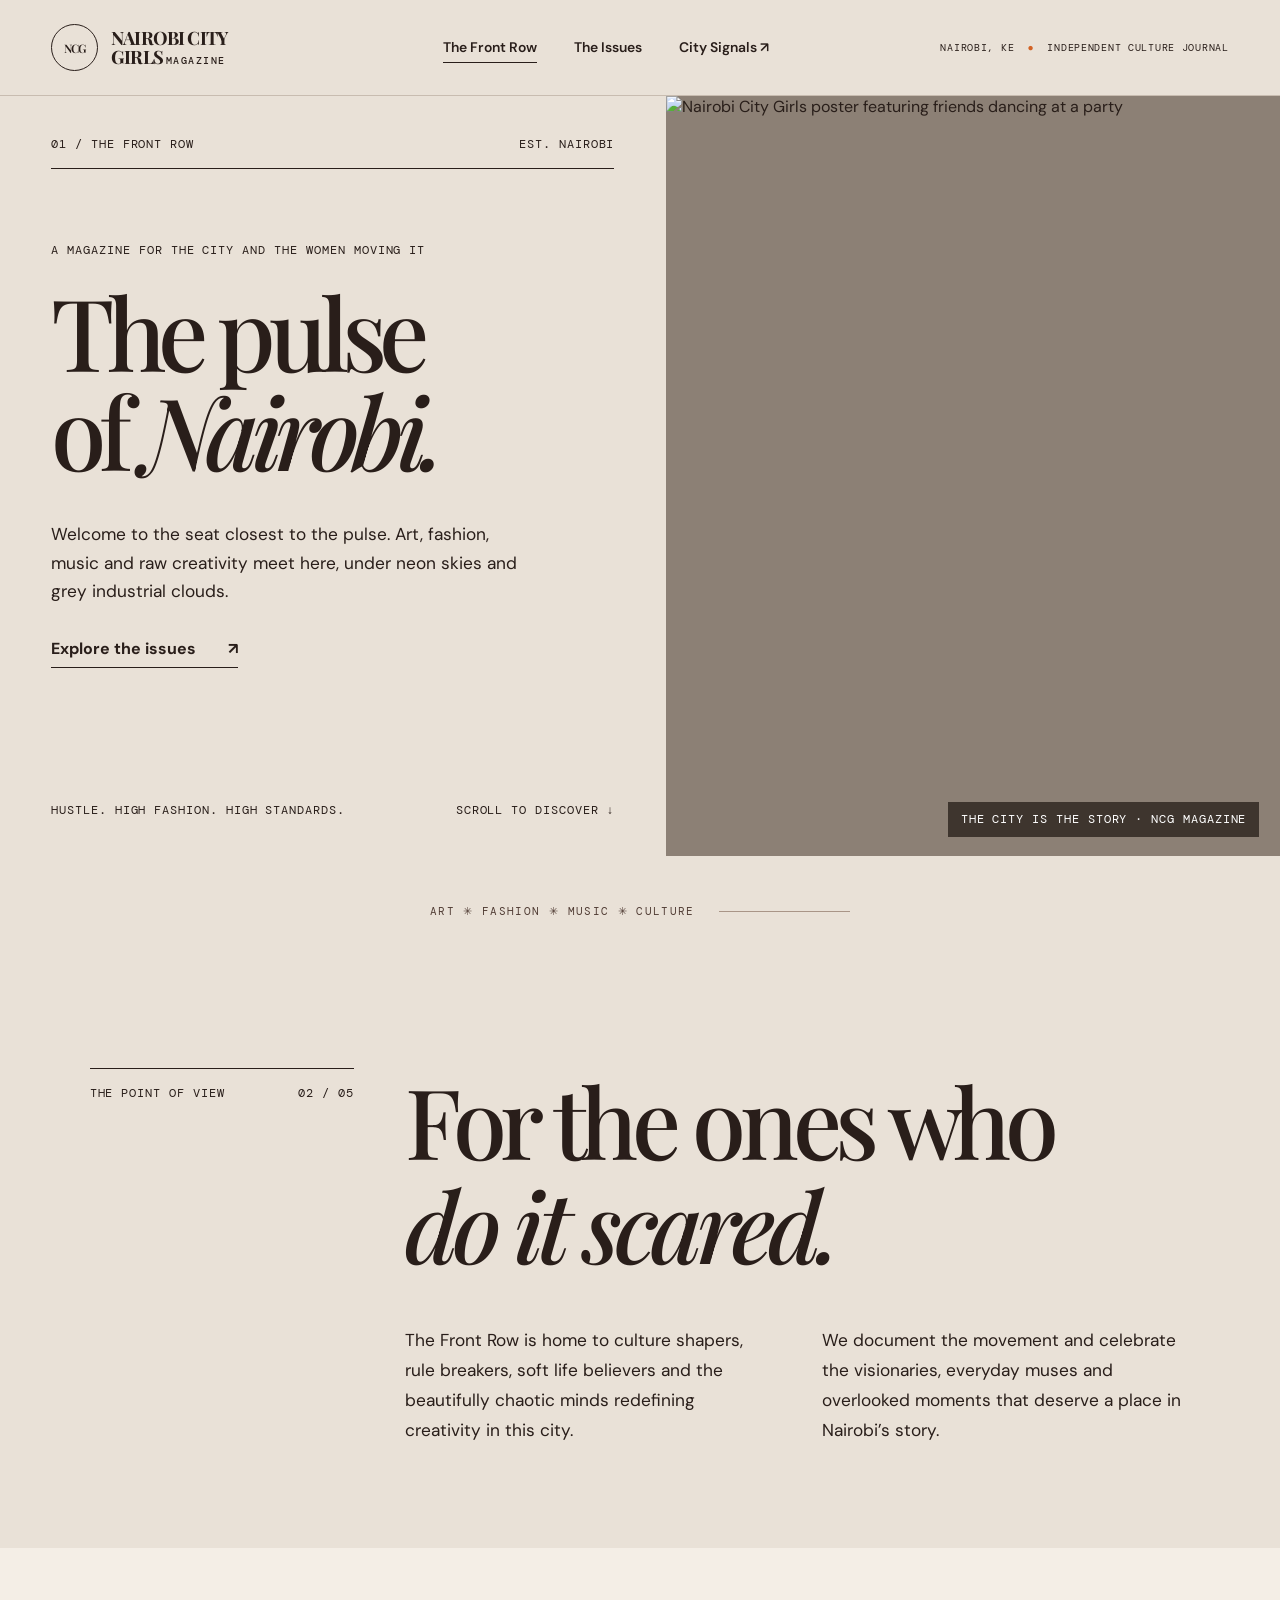
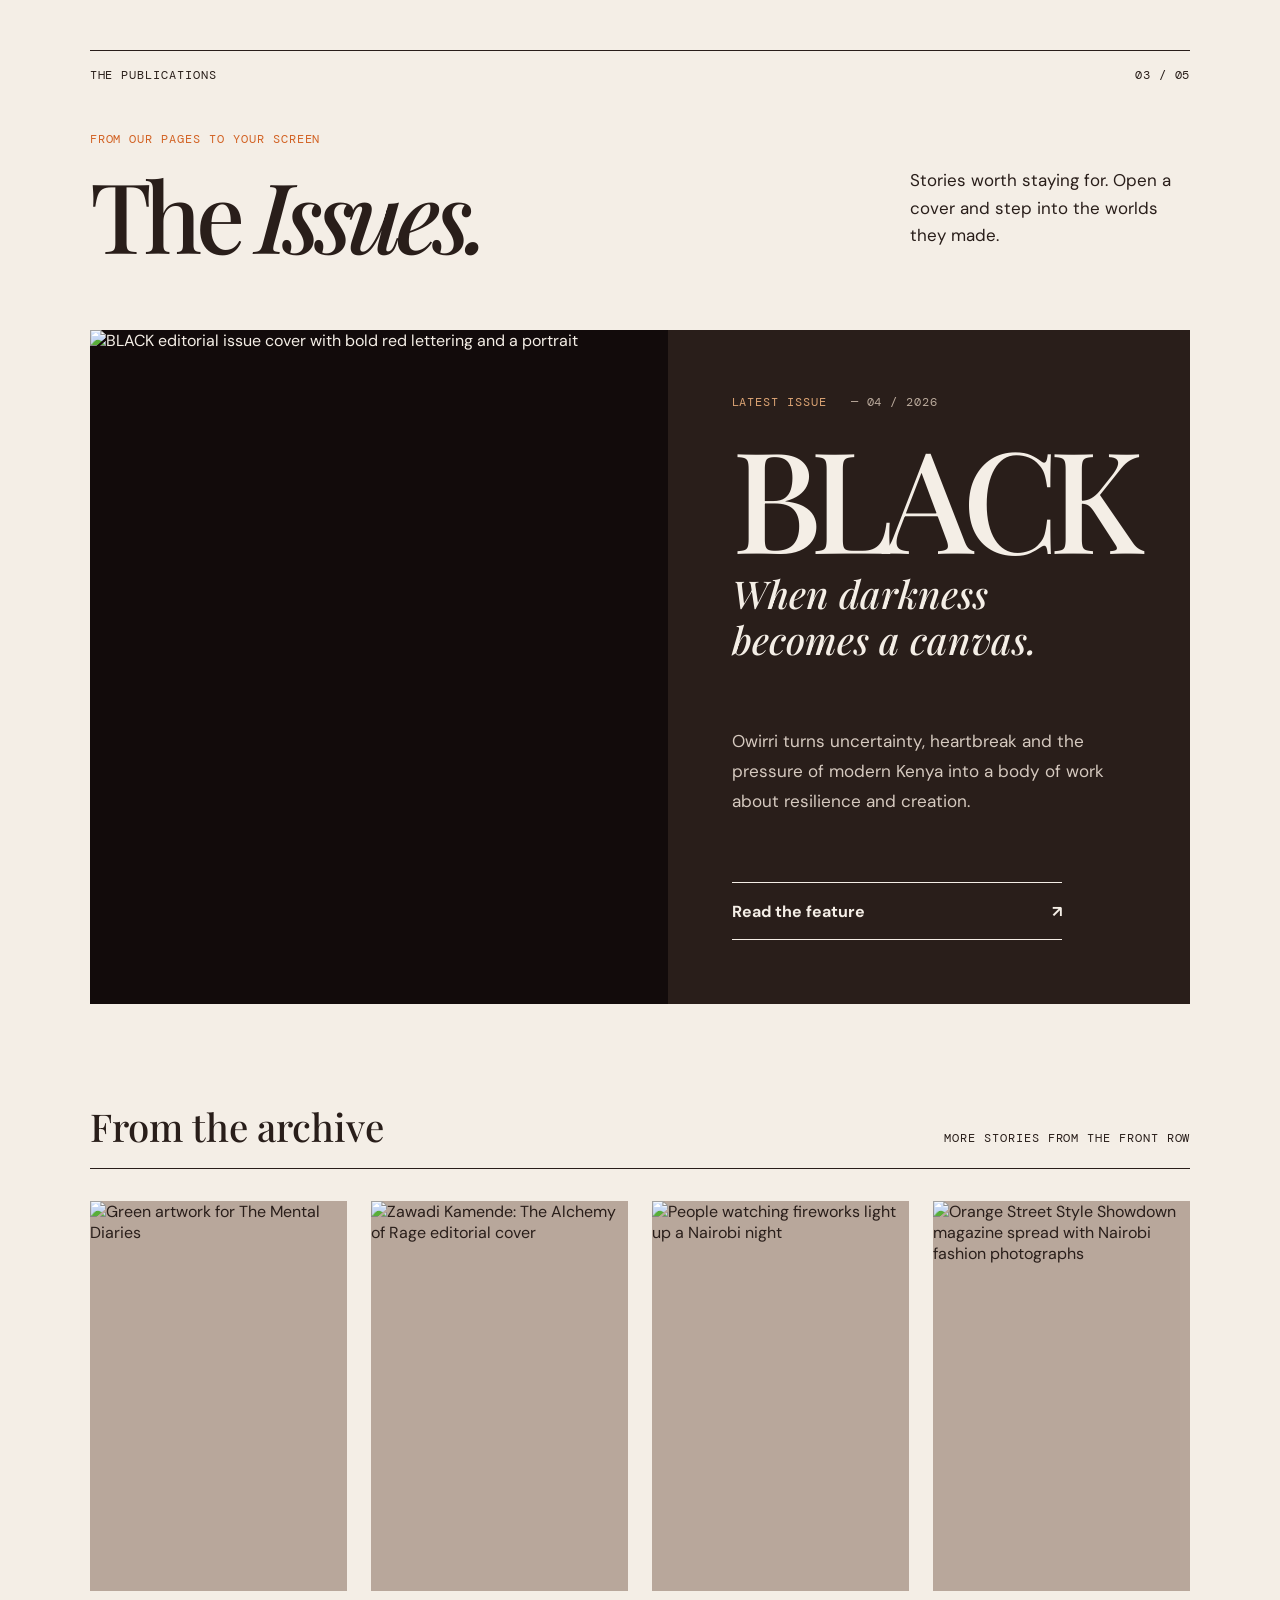
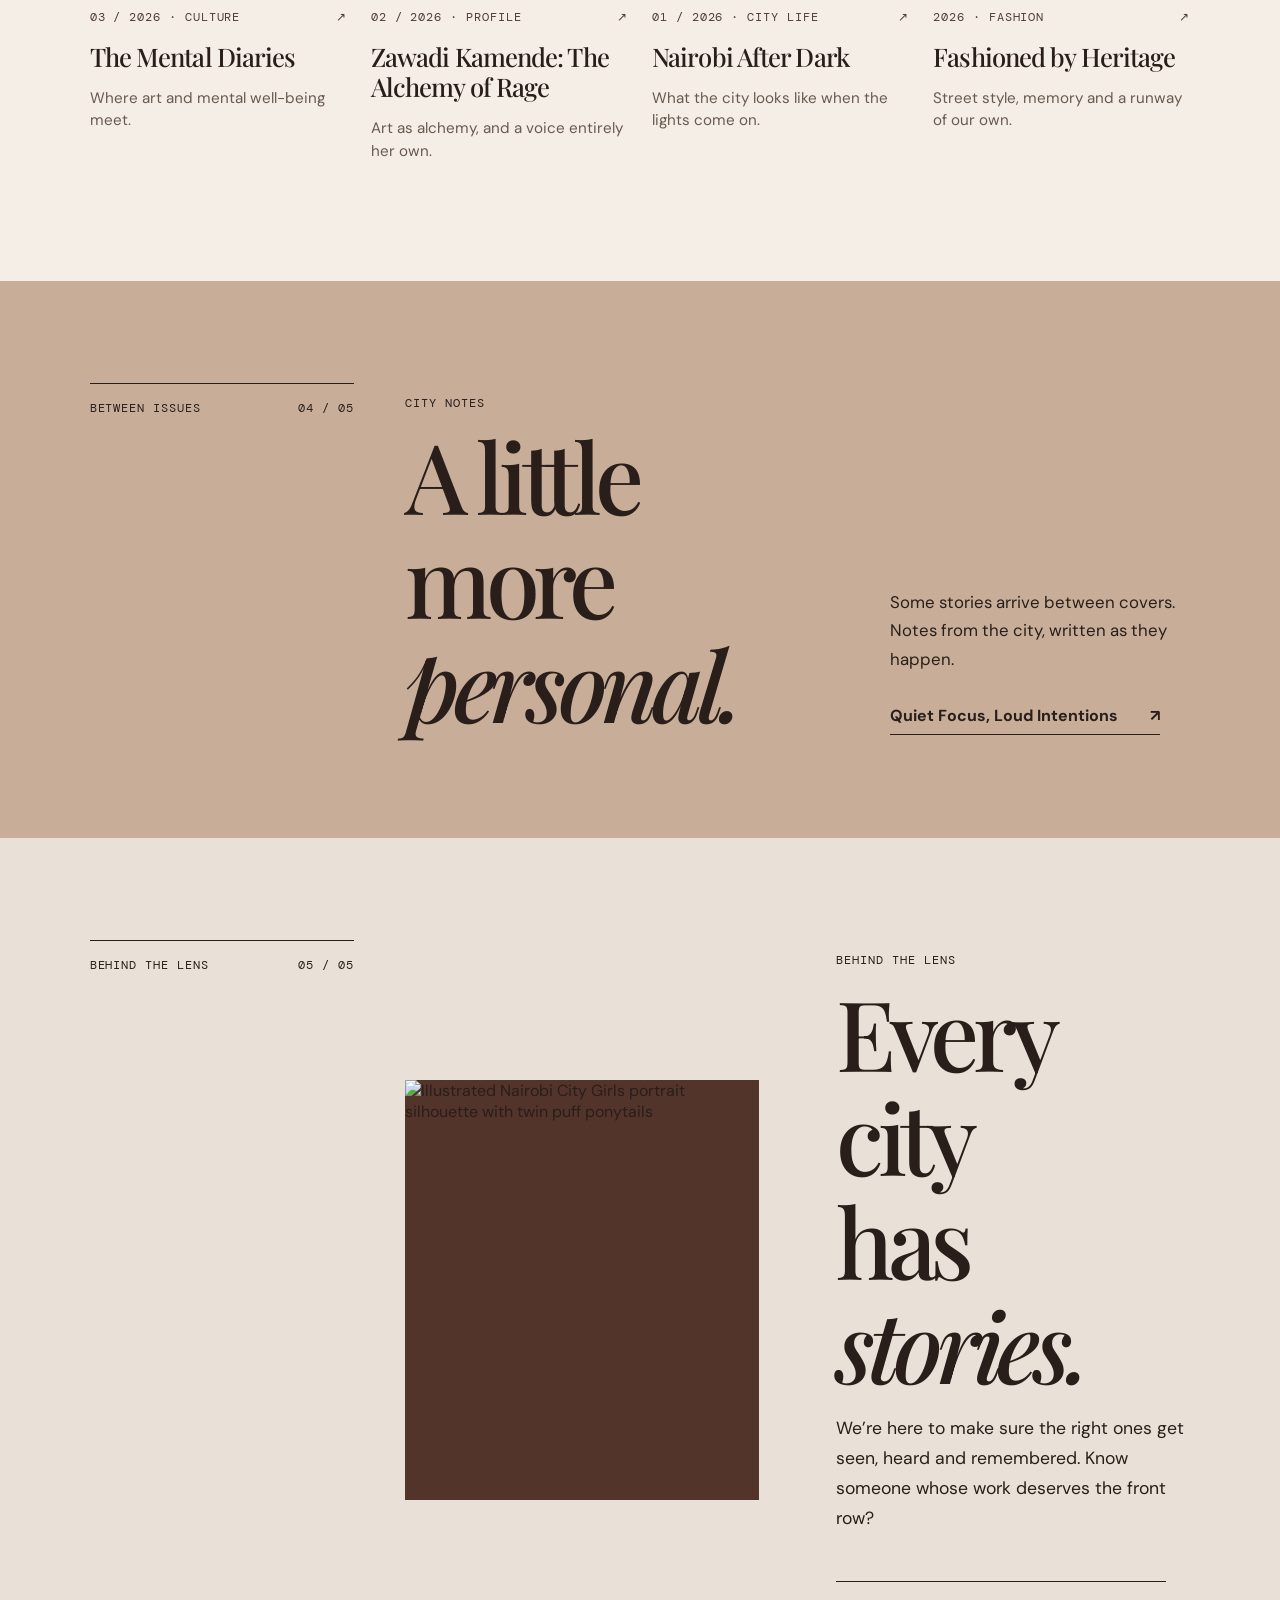
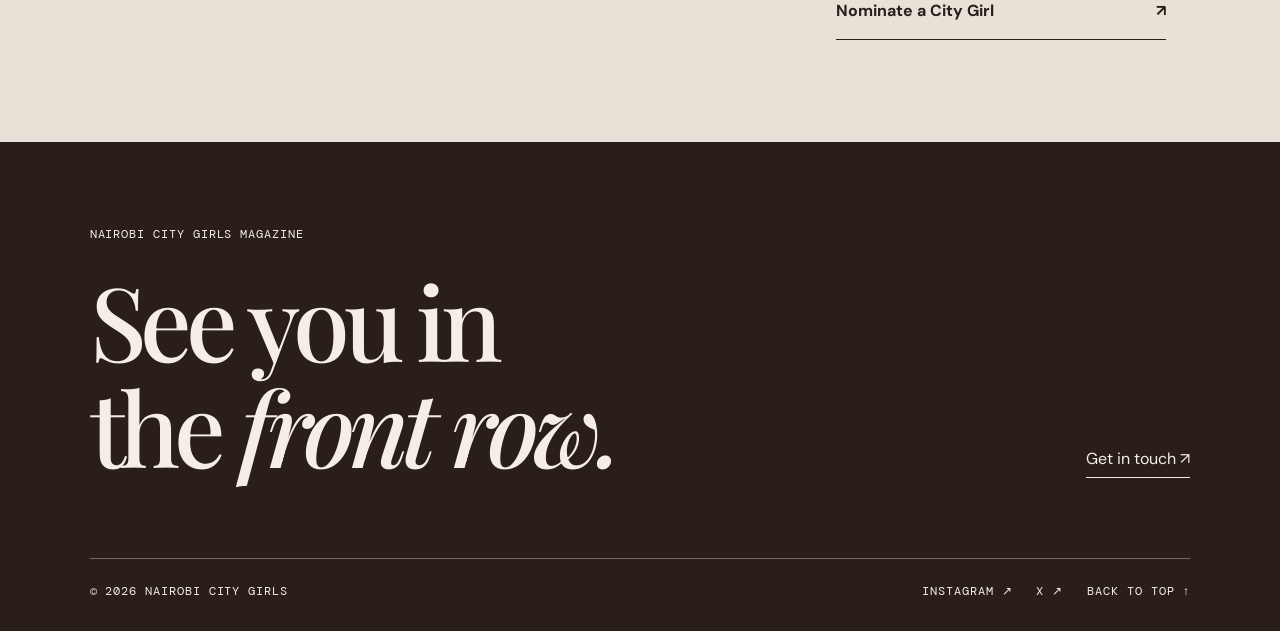
==== index.html @ f093213f "code files" ====
<!doctype html>
<html lang="en">
  <head>
    <meta charset="utf-8" />
    <meta name="viewport" content="width=device-width, initial-scale=1" />
    <meta name="theme-color" content="#e9e1d7" />
    <meta
      name="description"
      content="Nairobi City Girls Magazine documents the art, fashion, music and people shaping the city."
    />
    <title>The Front Row | Nairobi City Girls Magazine</title>
    <link
      rel="icon"
      href="data:image/svg+xml,%3Csvg xmlns='http://www.w3.org/2000/svg' viewBox='0 0 64 64'%3E%3Crect width='64' height='64' fill='%23513d35'/%3E%3Ctext x='32' y='43' text-anchor='middle' font-family='Georgia' font-size='34' fill='%23f4ede4'%3EN%3C/text%3E%3C/svg%3E"
    />
    <link rel="stylesheet" href="styles.css" />
    <script defer src="script.js"></script>
  </head>
  <body>
    <a class="skip-link" href="#main">Skip to content</a>
    <header class="site-header">
      <a
        class="brand"
        href="index.html"
        aria-label="Nairobi City Girls Magazine home"
        ><span class="brand-emblem">NCG</span
        ><span>NAIROBI CITY<br />GIRLS <small>MAGAZINE</small></span></a
      >
      <button
        class="menu-toggle"
        type="button"
        aria-controls="primary-nav"
        aria-expanded="false"
      >
        Menu <span aria-hidden="true">☰</span>
      </button>
      <nav id="primary-nav" aria-label="Main navigation">
        <a class="active" href="#top">The Front Row</a
        ><a href="#issues">The Issues</a
        ><a href="https://nairobicitygirls.wordpress.com/be-in-the-know/"
          >City Signals <span aria-hidden="true">↗</span></a
        >
      </nav>
      <span class="header-index"
        >Nairobi, KE <span class="dot">●</span> Independent culture
        journal</span
      >
    </header>

    <main id="main">
      <section id="top" class="hero" aria-labelledby="hero-title">
        <div class="hero-copy">
          <div class="eyebrow">
            <span>01 / THE FRONT ROW</span><span>EST. NAIROBI</span>
          </div>
          <p class="overline">
            A magazine for the city and the women moving it
          </p>
          <h1 id="hero-title">The pulse<br />of <em>Nairobi.</em></h1>
          <p class="hero-intro">
            Welcome to the seat closest to the pulse. Art, fashion, music and
            raw creativity meet here, under neon skies and grey industrial
            clouds.
          </p>
          <a class="text-link" href="#issues"
            >Explore the issues <span aria-hidden="true">↗</span></a
          >
          <div class="hero-bottom">
            <span>HUSTLE. HIGH FASHION. HIGH STANDARDS.</span
            ><span>SCROLL TO DISCOVER ↓</span>
          </div>
        </div>
        <div class="hero-art">
          <img
            src="assets/party-poster.png"
            alt="Nairobi City Girls poster featuring friends dancing at a party"
            fetchpriority="high"
          /><span class="image-caption"
            >THE CITY IS THE STORY · NCG MAGAZINE</span
          >
        </div>
      </section>

      <div class="editorial-break" aria-hidden="true">
        <span>ART ✳ FASHION ✳ MUSIC ✳ CULTURE</span>
        <span class="editorial-break-line"></span>
      </div>

      <section class="manifesto section-wrap" aria-labelledby="manifesto-title">
        <div class="section-marker">THE POINT OF VIEW <span>02 / 05</span></div>
        <div>
          <h2 id="manifesto-title">
            For the ones who<br /><em>do it scared.</em>
          </h2>
          <div class="manifesto-columns">
            <p>
              The Front Row is home to culture shapers, rule breakers, soft life
              believers and the beautifully chaotic minds redefining creativity
              in this city.
            </p>
            <p>
              We document the movement and celebrate the visionaries, everyday
              muses and overlooked moments that deserve a place in Nairobi’s
              story.
            </p>
          </div>
        </div>
      </section>

      <section
        id="issues"
        class="issues section-wrap"
        aria-labelledby="issues-title"
      >
        <div class="section-marker">THE PUBLICATIONS <span>03 / 05</span></div>
        <div class="issues-heading">
          <div>
            <p class="overline">From our pages to your screen</p>
            <h2 id="issues-title">The <em>Issues.</em></h2>
          </div>
          <p>
            Stories worth staying for. Open a cover and step into the worlds
            they made.
          </p>
        </div>
        <article class="feature-issue">
          <a
            class="feature-cover"
            href="https://nairobicitygirls.wordpress.com/2026/08/07/black-when-darkness-becomes-a-canvas/"
            aria-label="Read BLACK: When Darkness Becomes a Canvas"
            ><img
              src="assets/black.png"
              alt="BLACK editorial issue cover with bold red lettering and a portrait"
              loading="lazy"
          /></a>
          <div class="feature-copy">
            <span class="issue-no">LATEST ISSUE <span>— 04 / 2026</span></span>
            <h3>BLACK</h3>
            <p class="feature-deck">When darkness becomes a canvas.</p>
            <p>
              Owirri turns uncertainty, heartbreak and the pressure of modern
              Kenya into a body of work about resilience and creation.
            </p>
            <a
              class="round-link"
              href="https://nairobicitygirls.wordpress.com/2026/08/07/black-when-darkness-becomes-a-canvas/"
              >Read the feature <span aria-hidden="true">↗</span></a
            >
          </div>
        </article>
        <div class="issue-list-heading">
          <h3>From the archive</h3>
          <span>MORE STORIES FROM THE FRONT ROW</span>
        </div>
        <div class="issue-grid">
          <article class="issue-card">
            <a
              href="https://nairobicitygirls.wordpress.com/2026/06/17/the-mental-diaries-%f0%9f%8d%83/"
              ><div class="card-image">
                <img
                  src="assets/mental-diaries.png"
                  alt="Green artwork for The Mental Diaries"
                  loading="lazy"
                />
              </div>
              <div class="card-meta">
                <span>03 / 2026 · CULTURE</span
                ><span aria-hidden="true">↗</span>
              </div>
              <h4>The Mental Diaries</h4></a
            >
            <p>Where art and mental well-being meet.</p>
          </article>
          <article class="issue-card">
            <a
              href="https://nairobicitygirls.wordpress.com/2026/04/22/zawadi-kamende-the-alchemy-of-rage-%f0%9f%91%bd/"
              ><div class="card-image">
                <img
                  src="assets/zawadi.png"
                  alt="Zawadi Kamende: The Alchemy of Rage editorial cover"
                  loading="lazy"
                />
              </div>
              <div class="card-meta">
                <span>02 / 2026 · PROFILE</span
                ><span aria-hidden="true">↗</span>
              </div>
              <h4>Zawadi Kamende: The Alchemy of Rage</h4></a
            >
            <p>Art as alchemy, and a voice entirely her own.</p>
          </article>
          <article class="issue-card">
            <a
              href="https://nairobicitygirls.wordpress.com/2026/04/14/nairobi-after-dark-%f0%9f%8c%99/"
              ><div class="card-image wide">
                <img
                  src="assets/after-dark.jpeg"
                  alt="People watching fireworks light up a Nairobi night"
                  loading="lazy"
                />
              </div>
              <div class="card-meta">
                <span>01 / 2026 · CITY LIFE</span
                ><span aria-hidden="true">↗</span>
              </div>
              <h4>Nairobi After Dark</h4></a
            >
            <p>What the city looks like when the lights come on.</p>
          </article>
          <article class="issue-card">
            <a
              href="https://nairobicitygirls.wordpress.com/2026/02/24/fashioned-by-heritage/"
              ><div class="card-image">
                <img
                  src="assets/street-style.png"
                  alt="Orange Street Style Showdown magazine spread with Nairobi fashion photographs"
                  loading="lazy"
                />
              </div>
              <div class="card-meta">
                <span>2026 · FASHION</span><span aria-hidden="true">↗</span>
              </div>
              <h4>Fashioned by Heritage</h4></a
            >
            <p>Street style, memory and a runway of our own.</p>
          </article>
        </div>
      </section>

      <section class="notes section-wrap" aria-labelledby="notes-title">
        <div class="section-marker">BETWEEN ISSUES <span>04 / 05</span></div>
        <div class="notes-inner">
          <div>
            <p class="overline">CITY NOTES</p>
            <h2 id="notes-title">A little more<br /><em>personal.</em></h2>
          </div>
          <div>
            <p>
              Some stories arrive between covers. Notes from the city, written
              as they happen.
            </p>
            <a
              class="text-link"
              href="https://nairobicitygirls.wordpress.com/2026/01/15/quiet-focus-loud-intentions/"
              >Quiet Focus, Loud Intentions <span aria-hidden="true">↗</span></a
            >
          </div>
        </div>
      </section>

      <section class="behind section-wrap" aria-labelledby="behind-title">
        <div class="section-marker">BEHIND THE LENS <span>05 / 05</span></div>
        <div class="behind-layout">
          <div class="behind-photo">
            <img
              src="assets/behind-lens.png"
              alt="Illustrated Nairobi City Girls portrait silhouette with twin puff ponytails"
              loading="lazy"
            />
          </div>
          <div class="behind-copy">
            <p class="overline">BEHIND THE LENS</p>
            <h2 id="behind-title">Every city<br />has <em>stories.</em></h2>
            <p>
              We’re here to make sure the right ones get seen, heard and
              remembered. Know someone whose work deserves the front row?
            </p>
            <a
              class="round-link"
              href="mailto:nrbcitygirls002@gmail.com?subject=Nominate%20a%20City%20Girl"
              >Nominate a City Girl <span aria-hidden="true">↗</span></a
            >
          </div>
        </div>
      </section>
    </main>
    <footer>
      <div class="footer-top">
        <div>
          <span class="footer-kicker">NAIROBI CITY GIRLS MAGAZINE</span>
          <h2>See you in<br />the <em>front row.</em></h2>
        </div>
        <a href="mailto:nrbcitygirls002@gmail.com">Get in touch ↗</a>
      </div>
      <div class="footer-bottom">
        <span>© <span id="year">2026</span> NAIROBI CITY GIRLS</span>
        <div>
          <a
            href="https://www.instagram.com/nairobi_city_girls._?igsh=OTEzaTBpa3E5cnY4"
            >INSTAGRAM ↗</a
          ><a href="https://x.com/dailydrug_?t=a_4GF-GYg3ydVt4jP0UZMw&amp;s=09"
            >X ↗</a
          ><a href="#top">BACK TO TOP ↑</a>
        </div>
      </div>
    </footer>
  </body>
</html>
---- styles.css ----
@import url("https://fonts.googleapis.com/css2?family=DM+Sans:wght@400;500;600;700&family=DM+Mono:wght@400;500&family=Playfair+Display:ital,wght@0,500;0,600;0,700;1,500;1,600&display=swap");
:root {
  --paper: #e9e1d7;
  --light: #f4eee6;
  --ink: #291e1a;
  --brown: #513d35;
  --orange: #d26224;
  --line: #c8bcb0;
  --serif: "Playfair Display", Georgia, serif;
  --sans: "DM Sans", Arial, sans-serif;
  --mono: "DM Mono", monospace;
}
* {
  box-sizing: border-box;
}
html {
  scroll-behavior: smooth;
}
body {
  margin: 0;
  background: var(--paper);
  color: var(--ink);
  font-family: var(--sans);
}
img {
  display: block;
  max-width: 100%;
}
a {
  color: inherit;
  text-decoration: none;
}
button {
  font: inherit;
}
a:focus-visible,
button:focus-visible {
  outline: 3px solid var(--orange);
  outline-offset: 4px;
}
.skip-link {
  position: absolute;
  top: -5rem;
  left: 1rem;
  padding: 0.7rem 1rem;
  background: white;
  z-index: 20;
}
.skip-link:focus {
  top: 1rem;
}
.site-header {
  height: 96px;
  display: flex;
  align-items: center;
  gap: 3.5rem;
  padding: 0 clamp(1.2rem, 4vw, 5rem);
  border-bottom: 1px solid var(--line);
  background: var(--paper);
  position: relative;
  z-index: 5;
}
.brand {
  display: flex;
  align-items: center;
  gap: 0.8rem;
  font-family: var(--serif);
  font-weight: 700;
  font-size: 1.15rem;
  line-height: 1.05;
  letter-spacing: -0.045em;
  min-width: 220px;
}
.brand small {
  font: 500 0.65rem var(--mono);
  letter-spacing: 0.14em;
}
.brand-emblem {
  border: 1px solid var(--ink);
  border-radius: 50%;
  height: 47px;
  width: 47px;
  display: grid;
  place-items: center;
  font: 600 0.73rem var(--serif);
  letter-spacing: -0.08em;
}
.site-header nav {
  display: flex;
  align-items: center;
  gap: 2.3rem;
  margin: auto;
  font-size: 0.87rem;
  font-weight: 600;
}
.site-header nav a {
  padding: 0.4rem 0;
  border-bottom: 1px solid transparent;
}
.site-header nav a:hover,
.site-header nav a.active {
  border-color: var(--ink);
}
.header-index {
  font: 0.64rem var(--mono);
  text-transform: uppercase;
  letter-spacing: 0.07em;
  white-space: nowrap;
}
.dot {
  color: var(--orange);
  padding: 0 0.4rem;
}
.menu-toggle {
  display: none;
}
.hero {
  display: grid;
  grid-template-columns: 52% 48%;
  min-height: min(760px, 90vh);
}
.hero-copy {
  display: flex;
  flex-direction: column;
  padding: 2.5rem clamp(1.2rem, 4vw, 5rem) 2.4rem;
  background: var(--paper);
}
.eyebrow,
.section-marker,
.overline,
.image-caption,
.hero-bottom,
.issue-no,
.card-meta,
.issue-list-heading > span,
.archive-note,
.footer-kicker,
.footer-bottom {
  font-family: var(--mono);
  font-size: 0.73rem;
  letter-spacing: 0.08em;
}
.eyebrow {
  display: flex;
  justify-content: space-between;
  max-width: 600px;
  border-bottom: 1px solid var(--ink);
  padding-bottom: 1rem;
}
.overline {
  font-family: var(--mono);
  font-size: 0.75rem;
  letter-spacing: 0.08em;
  text-transform: uppercase;
}
.hero-copy > .overline {
  margin: auto 0 1.5rem;
}
.hero h1 {
  font: 500 clamp(4.2rem, 7.8vw, 9rem)/0.99 var(--serif);
  letter-spacing: -0.075em;
  margin: 0;
  white-space: nowrap;
}
.hero h1 em,
h2 em,
footer h2 em {
  font-weight: 500;
}
.hero-intro {
  max-width: 470px;
  font-size: clamp(1.06rem, 1.35vw, 1.25rem);
  line-height: 1.65;
  margin: 2.5rem 0 2rem;
}
.text-link {
  display: inline-flex;
  gap: 2rem;
  align-items: center;
  align-self: flex-start;
  border-bottom: 1px solid var(--ink);
  padding: 0 0 0.5rem;
  font-weight: 700;
}
.text-link:hover,
.round-link:hover {
  color: var(--orange);
  border-color: var(--orange);
}
.hero-bottom {
  display: flex;
  justify-content: space-between;
  gap: 1rem;
  margin-top: auto;
  padding-top: 3.8rem;
}
.hero-art {
  position: relative;
  overflow: hidden;
  background: #8c8075;
}
.hero-art img {
  width: 100%;
  height: 100%;
  position: absolute;
  inset: 0;
  object-fit: cover;
  object-position: center 58%;
}
.image-caption {
  position: absolute;
  right: 1.3rem;
  bottom: 1.2rem;
  padding: 0.6rem 0.8rem;
  color: white;
  background: rgba(36, 27, 22, 0.74);
}

.section-wrap {
  padding: clamp(4rem, 8vw, 9rem) clamp(1.2rem, 7vw, 8rem);
}
.section-marker {
  display: flex;
  justify-content: space-between;
  gap: 1rem;
  border-top: 1px solid var(--ink);
  padding-top: 1rem;
  min-width: 170px;
}
.manifesto {
  display: grid;
  grid-template-columns: 24% 1fr;
  gap: 4vw;
}
.manifesto h2,
.issues h2,
.notes h2,
.behind h2 {
  font: 500 clamp(3.7rem, 7.6vw, 8.6rem)/1.07 var(--serif);
  letter-spacing: -0.065em;
  margin: 0;
}
.manifesto-columns {
  display: grid;
  grid-template-columns: 1fr 1fr;
  gap: 3rem;
  max-width: 880px;
  margin-top: 3rem;
}
.manifesto-columns p {
  font-size: 1.08rem;
  line-height: 1.75;
  margin: 0;
}
.issues {
  background: var(--light);
}
.issues-heading {
  display: flex;
  justify-content: space-between;
  align-items: end;
  gap: 2rem;
  margin: 3rem 0 4rem;
}
.issues-heading .overline {
  color: var(--orange);
  margin: 0 0 0.9rem;
}
.issues-heading > p {
  max-width: 280px;
  line-height: 1.6;
  font-size: 1.06rem;
}
.feature-issue {
  display: grid;
  grid-template-columns: minmax(0, 1.05fr) minmax(0, 0.95fr);
  background: var(--ink);
  color: var(--light);
  min-height: 620px;
}
.feature-cover {
  background: #120b0b;
  display: flex;
  align-items: center;
  justify-content: center;
  overflow: hidden;
}
.feature-cover img {
  width: 100%;
  height: 100%;
  max-height: 680px;
  object-fit: contain;
  transition: transform 0.45s;
}
.feature-cover:hover img,
.issue-card a:hover img {
  transform: scale(1.035);
}
.feature-copy {
  padding: clamp(2rem, 5vw, 6rem);
  display: flex;
  flex-direction: column;
  justify-content: center;
}
.issue-no {
  color: #dca474;
}
.issue-no span {
  margin-left: 1rem;
  color: #b9a99b;
}
.feature-copy h3 {
  font: 500 clamp(5rem, 11vw, 11rem)/1 var(--serif);
  letter-spacing: -0.075em;
  margin: 1rem 0 0;
}
.feature-deck {
  font: italic 500 clamp(1.8rem, 3vw, 3rem)/1.2 var(--serif);
  margin: 0.2rem 0 3rem;
}
.feature-copy > p:not(.feature-deck) {
  max-width: 400px;
  line-height: 1.75;
  font-size: 1.07rem;
  color: #d5c9bf;
}
.round-link {
  display: flex;
  align-items: center;
  justify-content: space-between;
  gap: 1rem;
  border-top: 1px solid currentColor;
  border-bottom: 1px solid currentColor;
  padding: 1.1rem 0;
  font-weight: 700;
  margin-top: 3rem;
  max-width: 330px;
}
.issue-list-heading {
  display: flex;
  align-items: baseline;
  justify-content: space-between;
  border-bottom: 1px solid var(--ink);
  margin: 6rem 0 2rem;
  gap: 1rem;
}
.issue-list-heading h3 {
  font: 500 clamp(2rem, 3vw, 3.6rem) var(--serif);
  margin: 0 0 1rem;
}
.issue-grid {
  display: grid;
  grid-template-columns: repeat(4, minmax(0, 1fr));
  gap: 1.5rem;
}
.card-image {
  height: 390px;
  background: #b8a79b;
  overflow: hidden;
}
.card-image img {
  width: 100%;
  height: 100%;
  object-fit: cover;
  transition: transform 0.4s;
}
.card-image.wide img {
  object-position: center;
}
.card-meta {
  display: flex;
  justify-content: space-between;
  gap: 0.3rem;
  margin: 1.1rem 0 1rem;
  color: var(--brown);
}
.issue-card h4 {
  font: 500 clamp(1.5rem, 2vw, 2.2rem)/1.2 var(--serif);
  letter-spacing: -0.035em;
  margin: 0;
}
.issue-card p {
  font-size: 0.95rem;
  line-height: 1.5;
  color: #695a50;
}
.archive-note {
  margin: 3rem 0 0;
  letter-spacing: 0;
  line-height: 1.5;
  color: #645a53;
}
.notes {
  background: #c8ae99;
  display: grid;
  grid-template-columns: 24% 1fr;
  gap: 4vw;
}
.notes-inner {
  display: flex;
  align-items: end;
  justify-content: space-between;
  gap: 3rem;
}
.notes-inner > div:last-child {
  max-width: 300px;
}
.notes-inner p:not(.overline) {
  line-height: 1.7;
  font-size: 1.05rem;
  margin-bottom: 2rem;
}
.behind {
  display: grid;
  grid-template-columns: 24% 1fr;
  gap: 4vw;
}
.behind-layout {
  display: grid;
  grid-template-columns: 1fr 1fr;
  gap: 6vw;
  align-items: center;
}
.behind-photo {
  background: #53342b;
  min-height: 420px;
}
.behind-photo img {
  height: 100%;
  width: 100%;
  min-height: 420px;
  object-fit: cover;
}
.behind-copy > p:not(.overline) {
  max-width: 470px;
  font-size: 1.1rem;
  line-height: 1.7;
}
footer {
  background: var(--ink);
  color: var(--light);
  padding: 5rem clamp(1.2rem, 7vw, 8rem) 2rem;
}
.footer-top {
  display: flex;
  justify-content: space-between;
  align-items: end;
  gap: 2rem;
  padding-bottom: 5rem;
}
.footer-top h2 {
  font: 500 clamp(3.7rem, 8vw, 9rem)/1.03 var(--serif);
  letter-spacing: -0.06em;
  margin: 1.5rem 0 0;
}
.footer-top > a {
  border-bottom: 1px solid currentColor;
  padding-bottom: 0.5rem;
  white-space: nowrap;
}
.footer-bottom {
  display: flex;
  justify-content: space-between;
  gap: 1.5rem;
  border-top: 1px solid #766960;
  padding-top: 1.5rem;
}
.footer-bottom > div {
  display: flex;
  gap: 1.5rem;
}
.footer-bottom a:hover {
  color: #daa574;
}
@media (max-width: 1100px) {
  .header-index {
    display: none;
  }
  .site-header nav {
    margin-left: auto;
  }
  .issue-grid {
    grid-template-columns: repeat(2, minmax(0, 1fr));
  }
  .card-image {
    height: 430px;
  }
  .hero h1 {
    font-size: clamp(4rem, 7vw, 6rem);
  }
}
@media (max-width: 750px) {
  .site-header {
    height: 76px;
    justify-content: space-between;
  }
  .brand {
    min-width: 0;
  }
  .menu-toggle {
    display: block;
    border: 0;
    background: transparent;
    padding: 0.7rem 0;
    cursor: pointer;
    font-size: 0.9rem;
  }
  .menu-toggle span {
    margin-left: 0.5rem;
  }
  .site-header nav {
    display: none;
    position: absolute;
    top: 76px;
    left: 0;
    right: 0;
    background: var(--paper);
    border-bottom: 1px solid var(--ink);
    padding: 1.2rem;
    flex-direction: column;
    align-items: flex-start;
    gap: 1rem;
  }
  .site-header nav.open {
    display: flex;
  }
  .hero {
    display: flex;
    flex-direction: column;
  }
  .hero-copy {
    min-height: 620px;
  }
  .hero-copy > .overline {
    margin-top: 4rem;
  }
  .hero h1 {
    font-size: clamp(3.9rem, 12vw, 6.8rem);
  }
  .hero-art {
    height: min(110vw, 670px);
  }
  .hero-bottom {
    font-size: 0.61rem;
  }
  .manifesto,
  .notes,
  .behind {
    grid-template-columns: 1fr;
    gap: 2.5rem;
  }
  .manifesto h2,
  .issues h2,
  .notes h2,
  .behind h2 {
    font-size: clamp(3.4rem, 11vw, 6rem);
  }
  .section-wrap {
    padding: 4rem 1.2rem;
  }
  .issues-heading {
    margin: 2rem 0 3rem;
  }
  .feature-issue {
    grid-template-columns: 1fr;
  }
  .feature-cover {
    max-height: 580px;
  }
  .feature-cover img {
    max-height: 580px;
  }
  .feature-copy {
    padding: 2rem 1.4rem 3rem;
  }
  .feature-copy h3 {
    font-size: 6rem;
  }
  .feature-deck {
    margin-bottom: 1.5rem;
  }
  .issue-list-heading {
    margin-top: 4rem;
  }
  .notes-inner {
    align-items: flex-start;
  }
  .behind-layout {
    gap: 2rem;
  }
}
@media (max-width: 560px) {
  .hero-copy {
    min-height: 590px;
  }
  .hero-intro {
    margin: 2rem 0;
    font-size: 1rem;
  }
  .hero h1 {
    font-size: clamp(3.5rem, 13vw, 5rem);
  }
  .hero-bottom span:last-child {
    display: none;
  }
  .manifesto-columns {
    grid-template-columns: 1fr;
    gap: 1.2rem;
    margin-top: 2rem;
  }
  .issues-heading {
    display: block;
  }
  .issues-heading > p {
    margin-top: 1.5rem;
  }
  .issue-grid {
    grid-template-columns: 1fr;
    gap: 2.6rem;
  }
  .card-image {
    height: 420px;
  }
  .issue-list-heading > span {
    display: none;
  }
  .notes-inner {
    display: block;
  }
  .notes-inner > div:last-child {
    margin-top: 2rem;
  }
  .behind-layout {
    grid-template-columns: 1fr;
  }
  .behind-photo,
  .behind-photo img {
    min-height: 320px;
  }
  .footer-top,
  .footer-bottom {
    display: block;
  }
  .footer-top > a {
    display: inline-block;
    margin-top: 2rem;
  }
  .footer-bottom > div {
    flex-wrap: wrap;
    margin-top: 1.5rem;
    gap: 1rem;
  }
}
@media (prefers-reduced-motion: reduce) {
  html {
    scroll-behavior: auto;
  }
  * {
    transition: none !important;
  }
}

.editorial-break {
  display: flex;
  align-items: center;
  gap: 1.5rem;
  max-width: 420px;
  margin: 3rem auto;
  color: #513d35;
  font:
    0.7rem "DM Mono",
    monospace;
  letter-spacing: 0.12em;
  white-space: nowrap;
}

.editorial-break-line {
  height: 1px;
  flex: 1;
  background: #a99587;
}
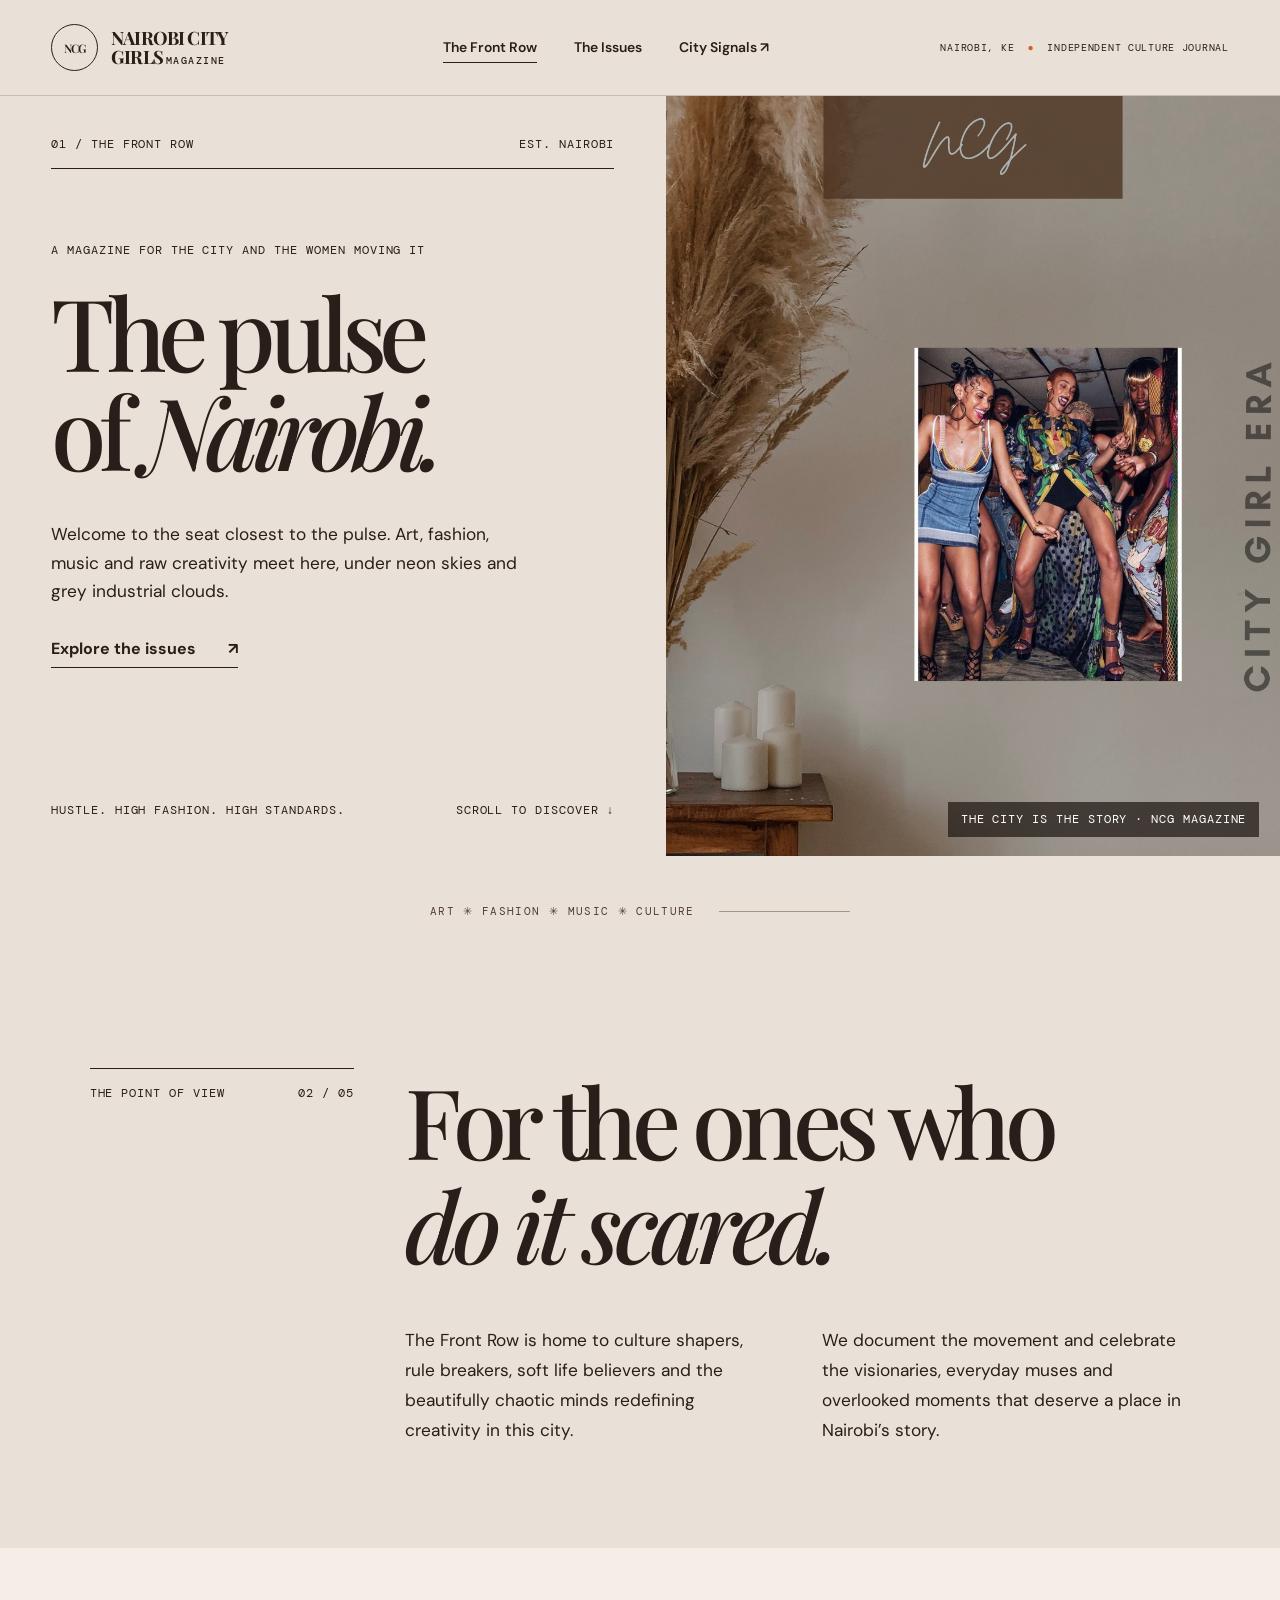
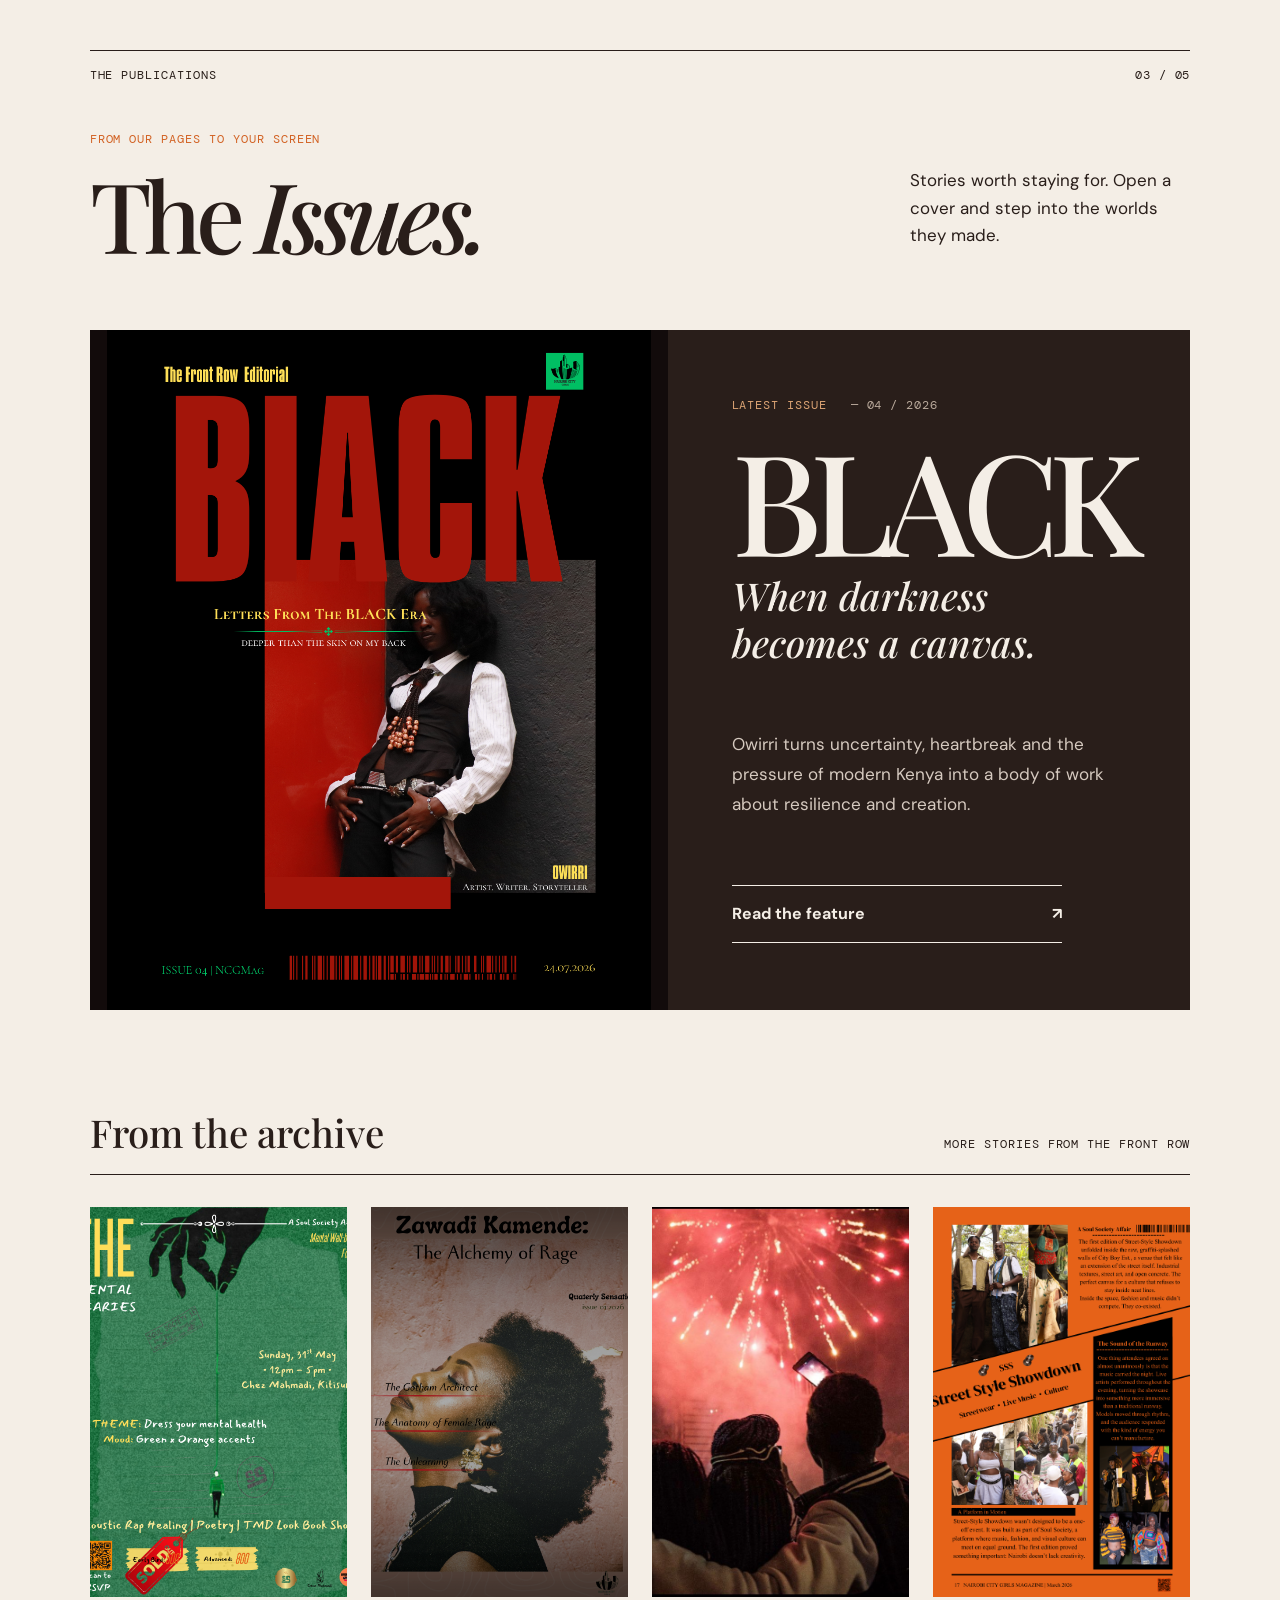
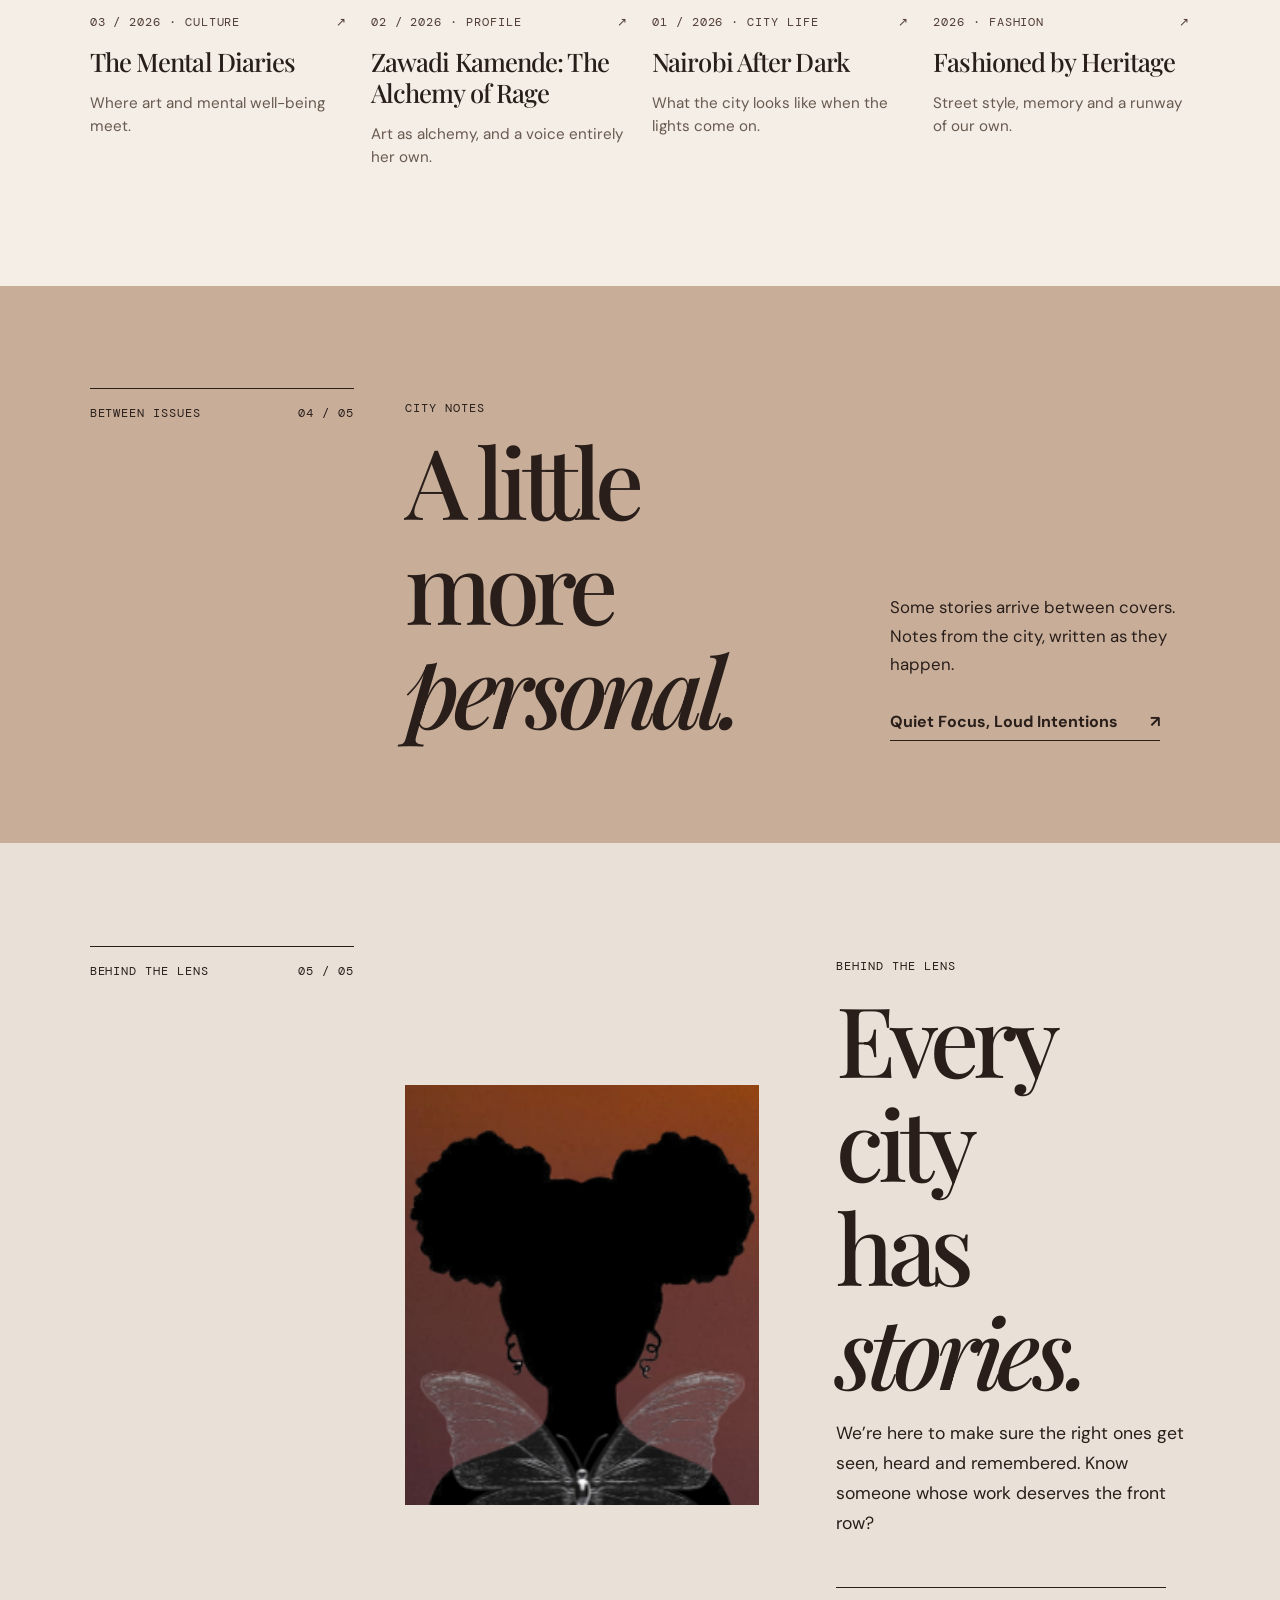
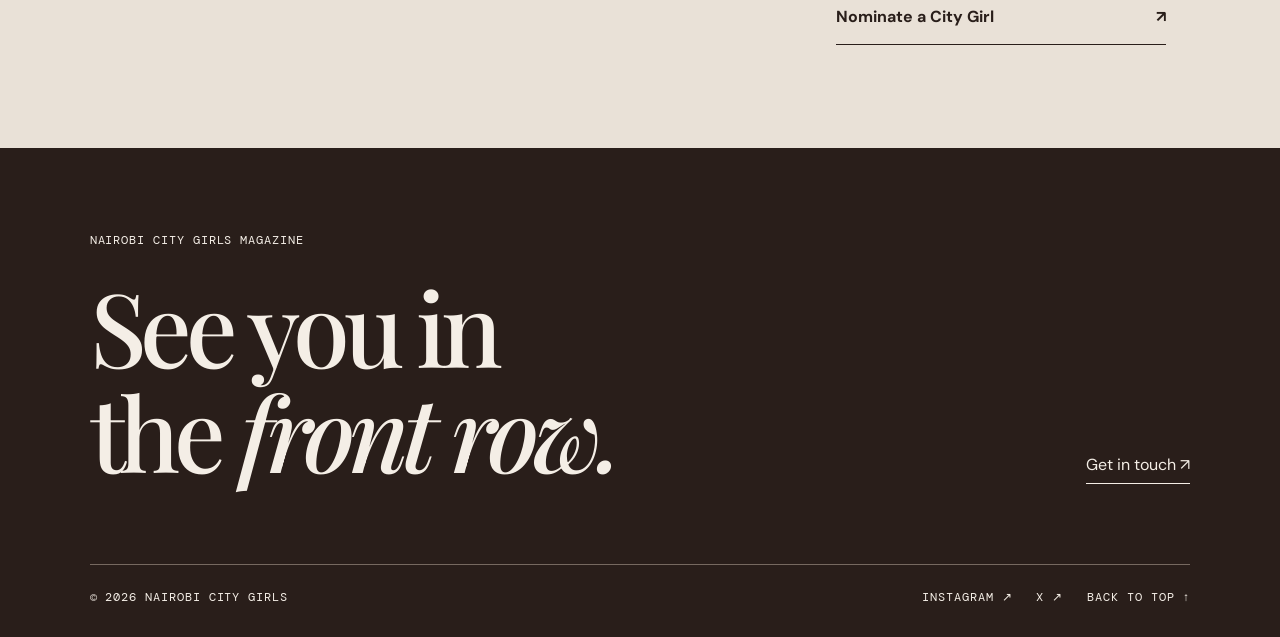
==== commit 82988997: "images" ====
--- a/index.html
+++ b/index.html
@@ -72,7 +72,7 @@
         </div>
         <div class="hero-art">
           <img
-            src="assets/party-poster.png"
+            src="Assets/party-poster.png"
             alt="Nairobi City Girls poster featuring friends dancing at a party"
             fetchpriority="high"
           /><span class="image-caption"
@@ -129,7 +129,7 @@
             href="https://nairobicitygirls.wordpress.com/2026/08/07/black-when-darkness-becomes-a-canvas/"
             aria-label="Read BLACK: When Darkness Becomes a Canvas"
             ><img
-              src="assets/black.png"
+              src="Assets/black.png"
               alt="BLACK editorial issue cover with bold red lettering and a portrait"
               loading="lazy"
           /></a>
@@ -158,7 +158,7 @@
               href="https://nairobicitygirls.wordpress.com/2026/06/17/the-mental-diaries-%f0%9f%8d%83/"
               ><div class="card-image">
                 <img
-                  src="assets/mental-diaries.png"
+                  src="Assets/mental-diaries.png"
                   alt="Green artwork for The Mental Diaries"
                   loading="lazy"
                 />
@@ -176,7 +176,7 @@
               href="https://nairobicitygirls.wordpress.com/2026/04/22/zawadi-kamende-the-alchemy-of-rage-%f0%9f%91%bd/"
               ><div class="card-image">
                 <img
-                  src="assets/zawadi.png"
+                  src="Assets/zawadi.png"
                   alt="Zawadi Kamende: The Alchemy of Rage editorial cover"
                   loading="lazy"
                 />
@@ -194,7 +194,7 @@
               href="https://nairobicitygirls.wordpress.com/2026/04/14/nairobi-after-dark-%f0%9f%8c%99/"
               ><div class="card-image wide">
                 <img
-                  src="assets/after-dark.jpeg"
+                  src="Assets/after-dark.jpeg"
                   alt="People watching fireworks light up a Nairobi night"
                   loading="lazy"
                 />
@@ -212,7 +212,7 @@
               href="https://nairobicitygirls.wordpress.com/2026/02/24/fashioned-by-heritage/"
               ><div class="card-image">
                 <img
-                  src="assets/street-style.png"
+                  src="Assets/street-style.png"
                   alt="Orange Street Style Showdown magazine spread with Nairobi fashion photographs"
                   loading="lazy"
                 />
@@ -253,7 +253,7 @@
         <div class="behind-layout">
           <div class="behind-photo">
             <img
-              src="assets/behind-lens.png"
+              src="Assets/behind-lens.png"
               alt="Illustrated Nairobi City Girls portrait silhouette with twin puff ponytails"
               loading="lazy"
             />
